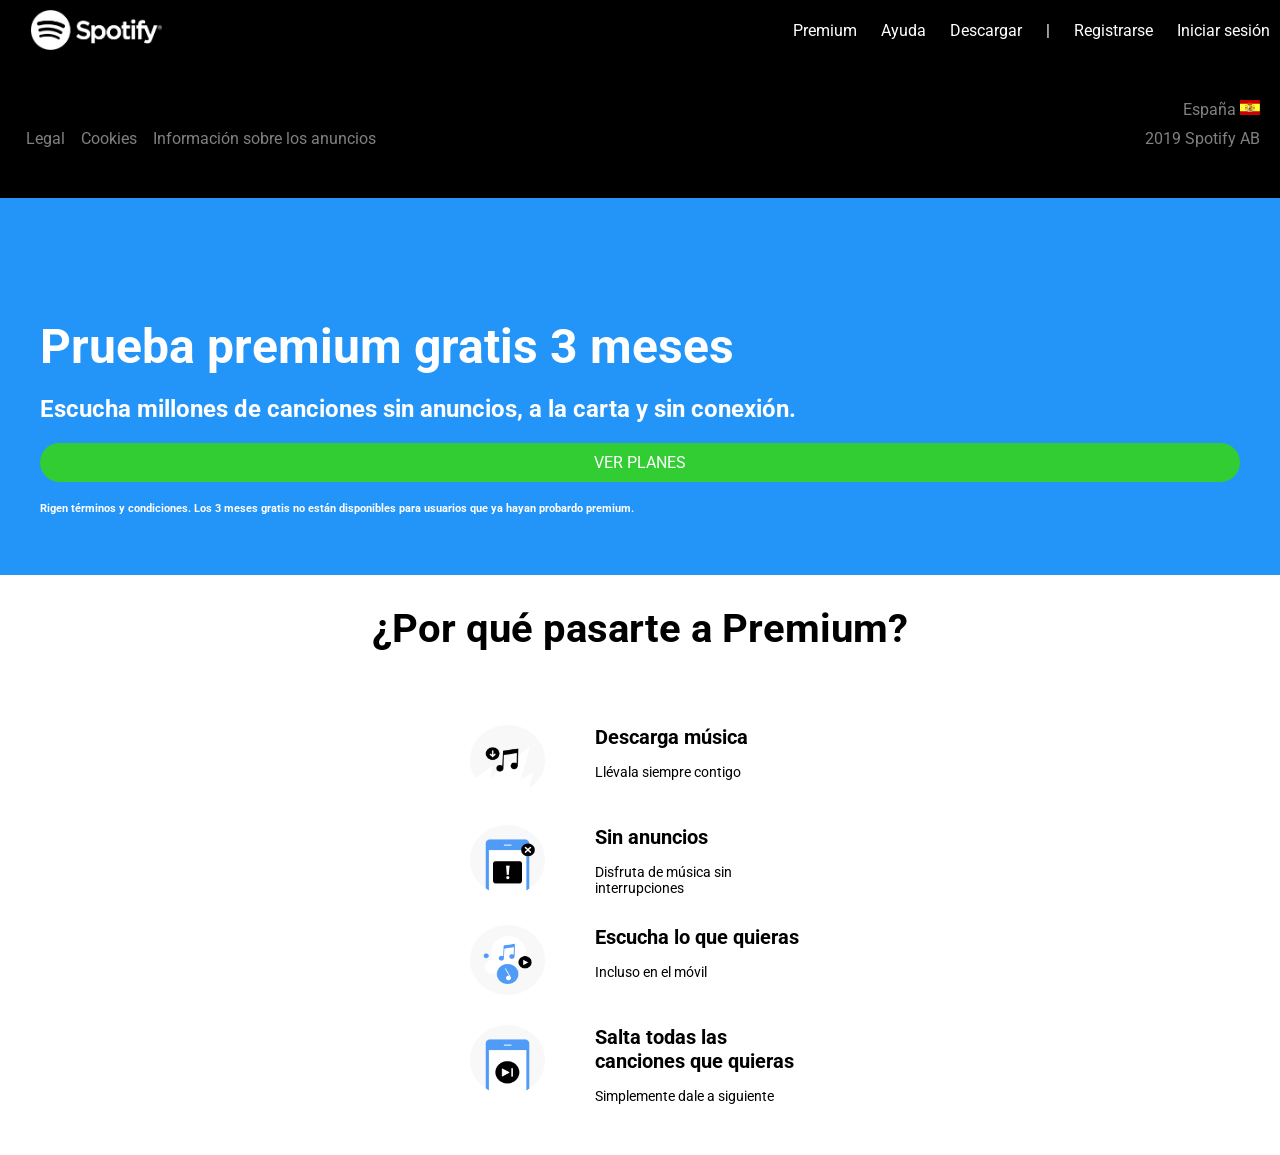
==== docs/index.html @ 20dda052 "partials of html" ====
<!DOCTYPE html>
<html lang="es">
  <head>
    <meta charset="UTF-8" />
    <meta http-equiv="X-UA-Compatible" content="IE=edge" />
    <meta name="viewport" content="width=device-width, initial-scale=1.0" />
    <link rel="preconnect" href="https://fonts.googleapis.com" />
    <link rel="preconnect" href="https://fonts.gstatic.com" crossorigin />
    <link
      href="https://fonts.googleapis.com/css2?family=Roboto:wght@400;700&display=swap"
      rel="stylesheet"
    />
    <link rel="stylesheet" href="./assets/css/main.css" />
    <title>Document</title>
  </head>
  <body>
    <header class="header">      
      <img class="logo" src="./assets/images/logo.png" alt="logotipo de spotify" />
      <img class="burguer" src="./assets/images/menu-icon.png" alt=" Icono menu hamburguesa"/>            
      <nav class="menu">
        <ul>
          <li class="menu_item"><a class="link" href="">Premium</a></li>
          <li class="menu_item"><a class="link" href="">Ayuda</a></li>
          <li class="menu_item"><a class="link" href="">Descargar</a></li>
          <li class="menu_item"><a class="link" href=""> | </a></li>
          <li class="menu_item"><a class="link" href="">Registrarse</a></li>
          <li class="menu_item">
            <a class="link" href="">Iniciar sesión</a>
          </li>
        </ul>
      </nav>   
    </header>

    <footer class="footer">
      <div class="texto-fot">
        <nav class="menu_footer">
          <ul>
            <li class="menu_item_footer">
              <a class="link_footer" href="">Legal</a>
            </li>
            <li class="menu_item_footer">
              <a class="link_footer" href="">Cookies</a>
            </li>
            <li class="menu_item_footer">
              <a class="link_footer" href="">Información sobre los anuncios</a>
            </li>
          </ul>
        </nav>
      </div>
      <div class="texto_der">
        <p class="texto_espana">
          España <img class="bandera" src="./assets/images/es.svg" alt="" />
        </p>
        <p>2019 Spotify AB</p>
      </div>
    </footer>

    <main>
      <section class="section_blue">
            
          <div class="wrapper-container">
            <h1 class="principal">Prueba premium gratis 3 meses</h1>
            <h2 class="secondary">
              Escucha millones de canciones sin anuncios, a la carta y sin
              conexión.
            </h2>
            <div class="button"><p>VER PLANES</p></div>
            <h6 class="small-text">
              Rigen términos y condiciones. Los 3 meses gratis no están
              disponibles para usuarios que ya hayan probardo premium.
            </h6>
          </div>
        </section>
      <section class="section-white">
          <h1 class="premium-title">¿Por qué pasarte a Premium?</h1>
          <div class="conditions">
            <article class="icon">
              <img class="img_benefits" src="./assets/images/benefit-1.png" alt="arrow point down and music note" />
              <div class="conditions-tex">
                <p class="subtitles">Descarga música</p>
                <p class="sub-subtitle">Llévala siempre contigo</p>
              </div>
            </article>
            <article class="icon">
              <img class="img_benefits" src="./assets/images/benefit-2.png" alt="phone screen with exclamation" />
              <div class="conditions-tex">
                <p class="subtitles">Sin anuncios</p>
                <p class="sub-subtitle">Disfruta de música sin interrupciones</p>
              </div>
            </article>
            <article class="icon">
              <img class="img_benefits" src="./assets/images/benefit-3.png" alt="various music notes" />
              <div class="conditions-tex">
                <p class="subtitles">Escucha lo que quieras</p>
                <p class="sub-subtitle">Incluso en el móvil</p>
              </div>
            </article>
            <article class="icon">
              <img class="img_benefits" src="./assets/images/benefit-4.png" alt="phone screen with play button" />
              <div class="conditions-tex">
                <p class="subtitles">Salta todas las canciones que quieras</p>
                <p class="sub-subtitle">Simplemente dale a siguiente</p>
              </div>
            </article>
        </section>
    </main>

  </body>
</html>
---- docs/assets/css/main.css ----
*{margin:0;padding:0;box-sizing:border-box;font-family:"Roboto", sans-serif;font-size:16px}.header{background-color:black;position:-webkit-sticky;position:sticky;top:0;width:100%;height:60px;display:flex;justify-content:space-between;align-items:center;padding-top:10px;padding-bottom:10px}.logo{height:40px;padding-left:30px}.burguer{align-items:flex-end;width:40px;height:40px;margin-left:110px}.menu_item{display:inline-block;display:none}.link{text-decoration:none;margin:0 10px;color:white}.section_blue{display:flex;flex-direction:column;background-color:#2395f9;color:white;width:100%;padding:40px}.wrapper-container{overflow-wrap:normal}.principal{font-size:3rem;margin-top:5rem}.secondary{font-size:1.5rem;margin:1.25rem 0}.button{background-color:limegreen;width:100%;display:flex;padding:10px;justify-content:center;margin:1.25rem 0;border-radius:40px}.small-text{font-size:0.7rem;margin:1.25rem 0}.section-white{display:flex;flex-direction:column;justify-content:center;align-items:center;font-size:16px;padding-left:10px;padding-right:10px;padding-bottom:30px}.premium-title{font-size:40px;width:100%;height:110px;justify-content:center;display:flex;margin:30px 0 10px 0;text-align:center}.conditions{display:flex;flex-direction:column;justify-content:space-between;width:350px}.icon{display:flex;flex-direction:row;flex-wrap:nowrap;height:100px;padding-bottom:30px}.img_benefits{width:75px;margin-right:50px;margin-left:5px}.conditions-text{display:flex;flex-direction:column;justify-content:flex-start}.subtitles{width:100%;font-weight:bold;font-size:20px;margin-bottom:15px}.sub-subtitle{font-size:14px}.footer{background-color:black;font-size:14px;color:gray;padding:40px 20px 50px 20px;display:flex;justify-content:space-between;align-items:flex-end}.menu_footer{display:inline-block}.link_footer{color:gray;text-decoration:none;margin:6px}.texto-fot{max-width:250px;display:flex}.menu_item_footer{color:gray;text-decoration:none;display:inline-block}.texto_der{text-align:right}.bandera{width:20px}.texto_espana{margin-bottom:10px}@media all and (min-width: 780px){.menu_item{display:inline-block;justify-content:space-between}.burguer{display:none}.section_blue{background-image:url("../../public/assets/images/premium_dancer.png");background-repeat:no-repeat;background-position:right;background-size:contain}.titulo_principal{margin-top:4rem}.boton{width:25%}.condiciones_todas{flex-direction:row;justify-content:center;flex-wrap:wrap;max-width:90%}.icono{width:50%}.img_beneficts{width:80px;height:80px}.texto-fot{max-width:90%}}
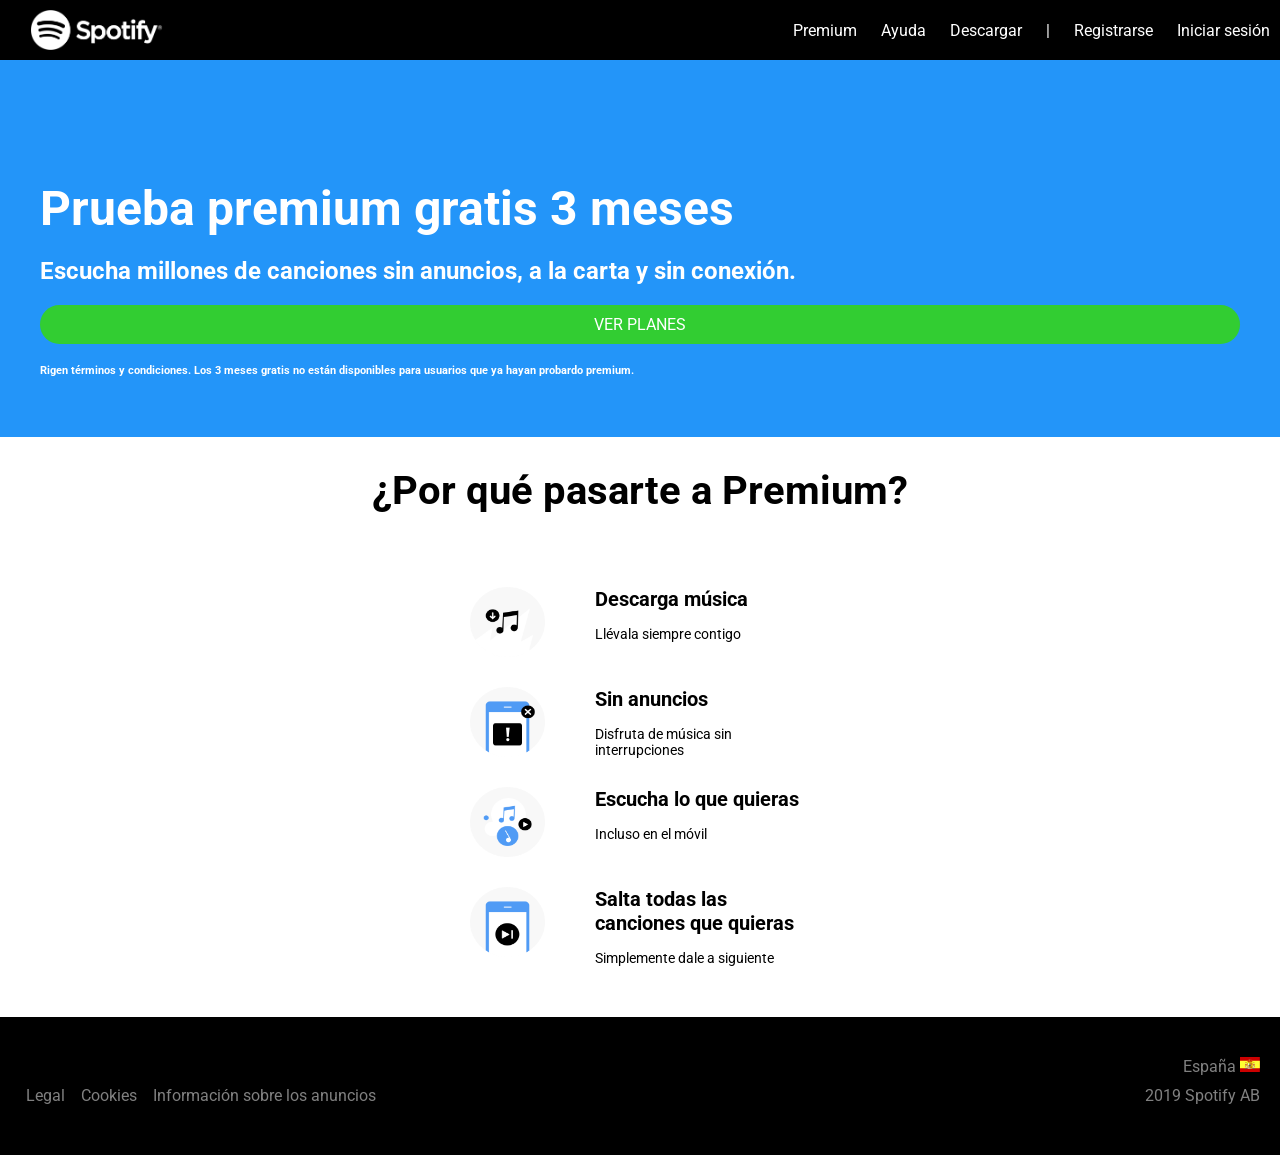
==== commit 0458da96: "footer in place" ====
--- a/docs/index.html
+++ b/docs/index.html
@@ -14,46 +14,26 @@
     <title>Document</title>
   </head>
   <body>
-    <header class="header">      
-      <img class="logo" src="./assets/images/logo.png" alt="logotipo de spotify" />
-      <img class="burguer" src="./assets/images/menu-icon.png" alt=" Icono menu hamburguesa"/>            
-      <nav class="menu">
-        <ul>
-          <li class="menu_item"><a class="link" href="">Premium</a></li>
-          <li class="menu_item"><a class="link" href="">Ayuda</a></li>
-          <li class="menu_item"><a class="link" href="">Descargar</a></li>
-          <li class="menu_item"><a class="link" href=""> | </a></li>
-          <li class="menu_item"><a class="link" href="">Registrarse</a></li>
-          <li class="menu_item">
-            <a class="link" href="">Iniciar sesión</a>
-          </li>
-        </ul>
-      </nav>   
-    </header>
-
-    <footer class="footer">
-      <div class="texto-fot">
-        <nav class="menu_footer">
-          <ul>
-            <li class="menu_item_footer">
-              <a class="link_footer" href="">Legal</a>
-            </li>
-            <li class="menu_item_footer">
-              <a class="link_footer" href="">Cookies</a>
-            </li>
-            <li class="menu_item_footer">
-              <a class="link_footer" href="">Información sobre los anuncios</a>
-            </li>
-          </ul>
-        </nav>
-      </div>
-      <div class="texto_der">
-        <p class="texto_espana">
-          España <img class="bandera" src="./assets/images/es.svg" alt="" />
-        </p>
-        <p>2019 Spotify AB</p>
-      </div>
-    </footer>
+    <header class="header">
+      <img class="logo" src="./assets/images/logo.png" alt="logotipo de spotify" />
+      <img
+        class="burguer"
+        src="./assets/images/menu-icon.png"
+        alt=" Icono menu hamburguesa"
+      />
+      <nav class="menu">
+        <ul>
+          <li class="menu_item"><a class="link" href="">Premium</a></li>
+          <li class="menu_item"><a class="link" href="">Ayuda</a></li>
+          <li class="menu_item"><a class="link" href="">Descargar</a></li>
+          <li class="menu_item"><a class="link" href=""> | </a></li>
+          <li class="menu_item"><a class="link" href="">Registrarse</a></li>
+          <li class="menu_item">
+            <a class="link" href="">Iniciar sesión</a>
+          </li>
+        </ul>
+      </nav>
+    </header>
 
     <main>
       <section class="section_blue">
@@ -105,5 +85,29 @@
         </section>
     </main>
 
+    <footer class="footer">
+      <div class="texto-fot">
+        <nav class="menu_footer">
+          <ul>
+            <li class="menu_item_footer">
+              <a class="link_footer" href="">Legal</a>
+            </li>
+            <li class="menu_item_footer">
+              <a class="link_footer" href="">Cookies</a>
+            </li>
+            <li class="menu_item_footer">
+              <a class="link_footer" href="">Información sobre los anuncios</a>
+            </li>
+          </ul>
+        </nav>
+      </div>
+      <div class="texto_der">
+        <p class="texto_espana">
+          España <img class="bandera" src="./assets/images/es.svg" alt="" />
+        </p>
+        <p>2019 Spotify AB</p>
+      </div>
+    </footer>
+
   </body>
 </html>
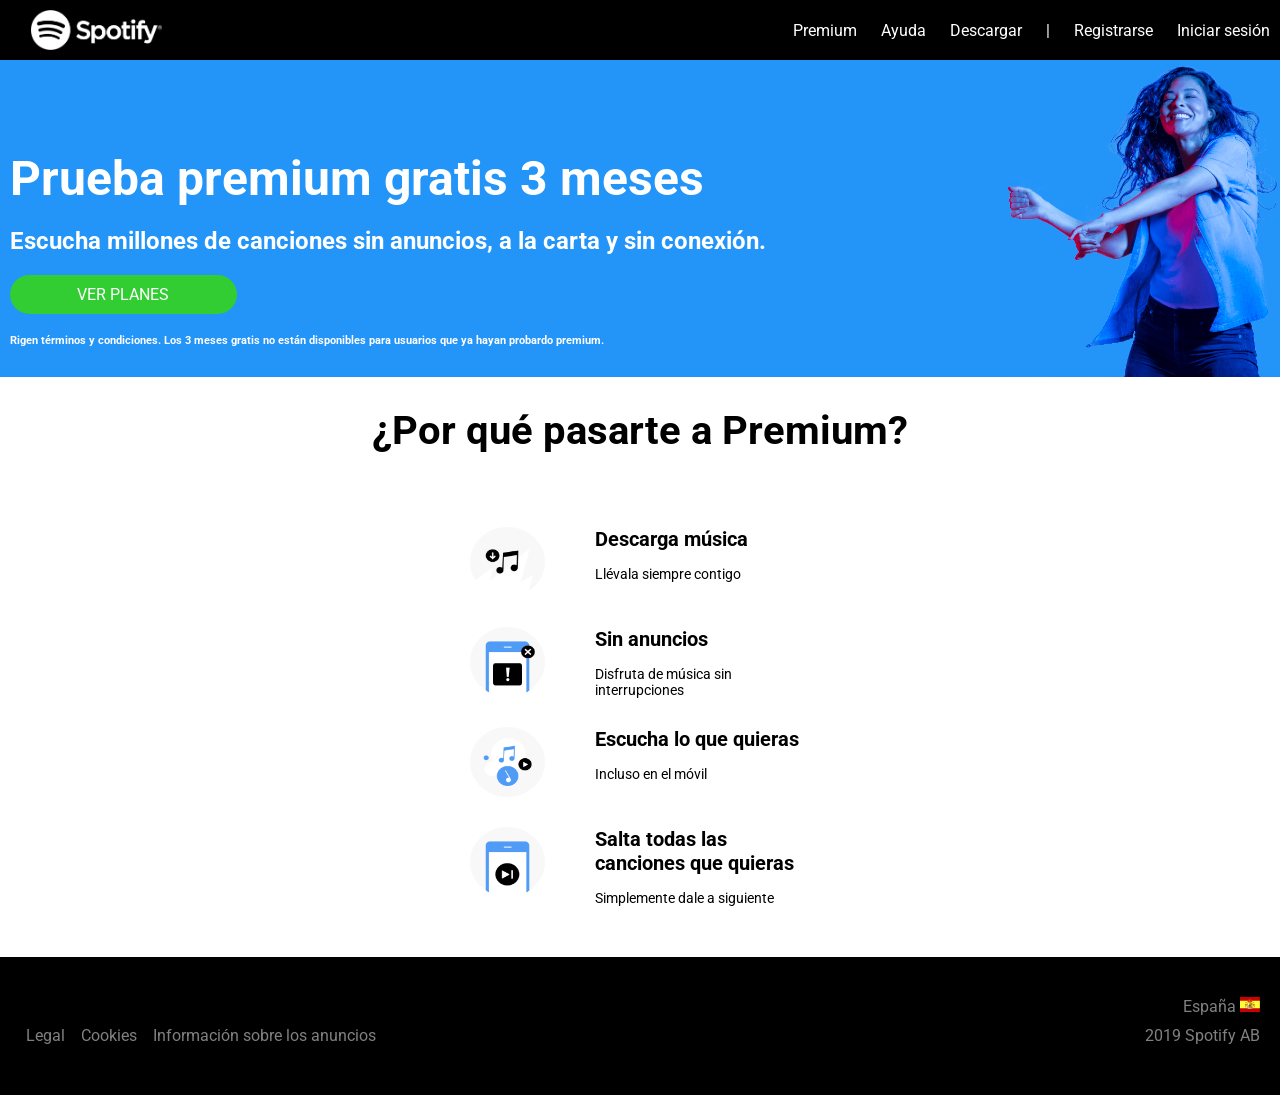
==== commit ff0c0a38: "changes on footer" ====
--- a/docs/index.html
+++ b/docs/index.html
@@ -37,20 +37,19 @@
 
     <main>
       <section class="section_blue">
-            
-          <div class="wrapper-container">
-            <h1 class="principal">Prueba premium gratis 3 meses</h1>
-            <h2 class="secondary">
-              Escucha millones de canciones sin anuncios, a la carta y sin
-              conexión.
-            </h2>
-            <div class="button"><p>VER PLANES</p></div>
-            <h6 class="small-text">
-              Rigen términos y condiciones. Los 3 meses gratis no están
-              disponibles para usuarios que ya hayan probardo premium.
-            </h6>
-          </div>
-        </section>
+        <div class="wrapper-container">
+          <h1 class="principal">Prueba premium gratis 3 meses</h1>
+          <h2 class="secondary">
+            Escucha millones de canciones sin anuncios, a la carta y sin conexión.
+          </h2>
+          <div class="button"><p>VER PLANES</p></div>
+          <h6 class="small-text">
+            Rigen términos y condiciones. Los 3 meses gratis no están disponibles para
+            usuarios que ya hayan probardo premium.
+          </h6>
+        </div>
+      </section>
+
       <section class="section-white">
           <h1 class="premium-title">¿Por qué pasarte a Premium?</h1>
           <div class="conditions">
--- a/docs/assets/css/main.css
+++ b/docs/assets/css/main.css
@@ -1 +1 @@
-*{margin:0;padding:0;box-sizing:border-box;font-family:"Roboto", sans-serif;font-size:16px}.header{background-color:black;position:-webkit-sticky;position:sticky;top:0;width:100%;height:60px;display:flex;justify-content:space-between;align-items:center;padding-top:10px;padding-bottom:10px}.logo{height:40px;padding-left:30px}.burguer{align-items:flex-end;width:40px;height:40px;margin-left:110px}.menu_item{display:inline-block;display:none}.link{text-decoration:none;margin:0 10px;color:white}.section_blue{display:flex;flex-direction:column;background-color:#2395f9;color:white;width:100%;padding:40px}.wrapper-container{overflow-wrap:normal}.principal{font-size:3rem;margin-top:5rem}.secondary{font-size:1.5rem;margin:1.25rem 0}.button{background-color:limegreen;width:100%;display:flex;padding:10px;justify-content:center;margin:1.25rem 0;border-radius:40px}.small-text{font-size:0.7rem;margin:1.25rem 0}.section-white{display:flex;flex-direction:column;justify-content:center;align-items:center;font-size:16px;padding-left:10px;padding-right:10px;padding-bottom:30px}.premium-title{font-size:40px;width:100%;height:110px;justify-content:center;display:flex;margin:30px 0 10px 0;text-align:center}.conditions{display:flex;flex-direction:column;justify-content:space-between;width:350px}.icon{display:flex;flex-direction:row;flex-wrap:nowrap;height:100px;padding-bottom:30px}.img_benefits{width:75px;margin-right:50px;margin-left:5px}.conditions-text{display:flex;flex-direction:column;justify-content:flex-start}.subtitles{width:100%;font-weight:bold;font-size:20px;margin-bottom:15px}.sub-subtitle{font-size:14px}.footer{background-color:black;font-size:14px;color:gray;padding:40px 20px 50px 20px;display:flex;justify-content:space-between;align-items:flex-end}.menu_footer{display:inline-block}.link_footer{color:gray;text-decoration:none;margin:6px}.texto-fot{max-width:250px;display:flex}.menu_item_footer{color:gray;text-decoration:none;display:inline-block}.texto_der{text-align:right}.bandera{width:20px}.texto_espana{margin-bottom:10px}@media all and (min-width: 780px){.menu_item{display:inline-block;justify-content:space-between}.burguer{display:none}.section_blue{background-image:url("../../public/assets/images/premium_dancer.png");background-repeat:no-repeat;background-position:right;background-size:contain}.titulo_principal{margin-top:4rem}.boton{width:25%}.condiciones_todas{flex-direction:row;justify-content:center;flex-wrap:wrap;max-width:90%}.icono{width:50%}.img_beneficts{width:80px;height:80px}.texto-fot{max-width:90%}}
+*{margin:0;padding:0;box-sizing:border-box;font-family:"Roboto", sans-serif;font-size:16px}.header{background-color:black;position:-webkit-sticky;position:sticky;top:0;width:100%;height:60px;display:flex;justify-content:space-between;align-items:center;padding-top:10px;padding-bottom:10px}.logo{height:40px;padding-left:30px}.burguer{align-items:flex-end;width:40px;height:40px;margin-left:110px}.menu_item{display:inline-block;display:none}.link{text-decoration:none;margin:0 10px;color:white}.section_blue{display:flex;flex-direction:column;background-color:#2395f9;color:white;width:100%;padding:10px}.wrapper-container{overflow-wrap:normal}.principal{font-size:3rem;margin-top:5rem}.secondary{font-size:1.5rem;margin:1.25rem 0}.button{background-color:limegreen;width:100%;display:flex;padding:10px;justify-content:center;margin:1.25rem 0;border-radius:40px}.small-text{font-size:0.7rem;margin:1.25rem 0}.section-white{display:flex;flex-direction:column;justify-content:center;align-items:center;font-size:16px;padding-left:10px;padding-right:10px;padding-bottom:30px}.premium-title{font-size:40px;width:100%;height:110px;justify-content:center;display:flex;margin:30px 0 10px 0;text-align:center}.conditions{display:flex;flex-direction:column;justify-content:space-between;width:350px}.icon{display:flex;flex-direction:row;flex-wrap:nowrap;height:100px;padding-bottom:30px}.img_benefits{width:75px;margin-right:50px;margin-left:5px}.conditions-text{display:flex;flex-direction:column;justify-content:flex-start}.subtitles{width:100%;font-weight:bold;font-size:20px;margin-bottom:15px}.sub-subtitle{font-size:14px}.footer{background-color:black;font-size:10px;color:gray;padding:40px 20px 50px 20px;display:flex;justify-content:space-between;align-items:flex-end}.menu_footer{display:inline-block}.link_footer{color:gray;text-decoration:none;margin:6px}.texto-fot{max-width:250px;display:flex}.menu_item_footer{color:gray;text-decoration:none;display:inline-block;margin-top:15px}.texto_der{text-align:right;font-size:10px}.bandera{width:20px}.texto_espana{margin-bottom:10px}@media all and (min-width: 780px){.menu_item{display:inline-block;justify-content:space-between}.burguer{display:none}.section_blue{background-image:url("../../assets/images/premium_dancer.png");background-repeat:no-repeat;background-position:right;background-size:contain}.titulo_principal{margin-top:4rem}.button{width:18%}.condiciones_todas{flex-direction:row;justify-content:center;flex-wrap:wrap;max-width:90%}.icono{width:50%}.img_beneficts{width:80px;height:80px}.texto-fot{max-width:90%}}
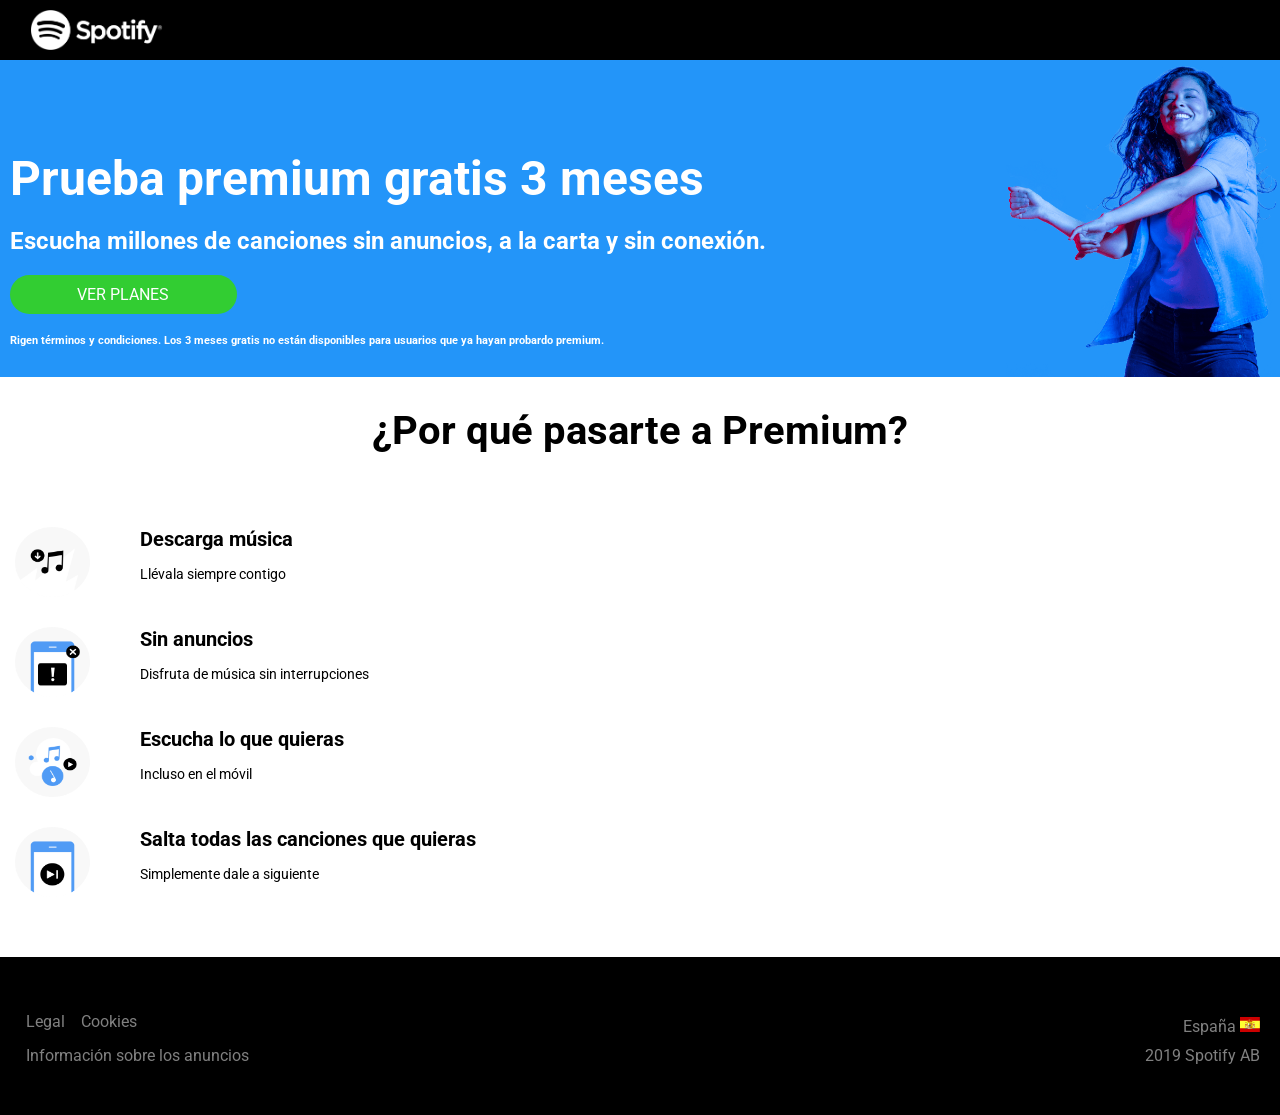
==== commit 5a11a8b8: "solved problems" ====
--- a/docs/index.html
+++ b/docs/index.html
@@ -1,19 +1,19 @@
-<!DOCTYPE html>
-<html lang="es">
-  <head>
-    <meta charset="UTF-8" />
-    <meta http-equiv="X-UA-Compatible" content="IE=edge" />
-    <meta name="viewport" content="width=device-width, initial-scale=1.0" />
-    <link rel="preconnect" href="https://fonts.googleapis.com" />
-    <link rel="preconnect" href="https://fonts.gstatic.com" crossorigin />
-    <link
-      href="https://fonts.googleapis.com/css2?family=Roboto:wght@400;700&display=swap"
-      rel="stylesheet"
-    />
-    <link rel="stylesheet" href="./assets/css/main.css" />
-    <title>Document</title>
-  </head>
-  <body>
+<!DOCTYPE html>
+<html lang="es">
+  <head>
+    <meta charset="UTF-8" />
+    <meta http-equiv="X-UA-Compatible" content="IE=edge" />
+    <meta name="viewport" content="width=device-width, initial-scale=1.0" />
+    <link rel="preconnect" href="https://fonts.googleapis.com" />
+    <link rel="preconnect" href="https://fonts.gstatic.com" crossorigin />
+    <link
+      href="https://fonts.googleapis.com/css2?family=Roboto:wght@400;700&display=swap"
+      rel="stylesheet"
+    />
+    <link rel="stylesheet" href="./assets/css/main.css" />
+    <title>Document</title>
+  </head>
+  <body>
     <header class="header">
       <img class="logo" src="./assets/images/logo.png" alt="logotipo de spotify" />
       <img
@@ -34,7 +34,7 @@
         </ul>
       </nav>
     </header>
-
+
     <main>
       <section class="section_blue">
         <div class="wrapper-container">
@@ -83,7 +83,7 @@
             </article>
         </section>
     </main>
-
+
     <footer class="footer">
       <div class="texto-fot">
         <nav class="menu_footer">
@@ -107,6 +107,6 @@
         <p>2019 Spotify AB</p>
       </div>
     </footer>
-
-  </body>
-</html>
+
+  </body>
+</html>
--- a/docs/assets/css/main.css
+++ b/docs/assets/css/main.css
@@ -1 +1 @@
-*{margin:0;padding:0;box-sizing:border-box;font-family:"Roboto", sans-serif;font-size:16px}.header{background-color:black;position:-webkit-sticky;position:sticky;top:0;width:100%;height:60px;display:flex;justify-content:space-between;align-items:center;padding-top:10px;padding-bottom:10px}.logo{height:40px;padding-left:30px}.burguer{align-items:flex-end;width:40px;height:40px;margin-left:110px}.menu_item{display:inline-block;display:none}.link{text-decoration:none;margin:0 10px;color:white}.section_blue{display:flex;flex-direction:column;background-color:#2395f9;color:white;width:100%;padding:10px}.wrapper-container{overflow-wrap:normal}.principal{font-size:3rem;margin-top:5rem}.secondary{font-size:1.5rem;margin:1.25rem 0}.button{background-color:limegreen;width:100%;display:flex;padding:10px;justify-content:center;margin:1.25rem 0;border-radius:40px}.small-text{font-size:0.7rem;margin:1.25rem 0}.section-white{display:flex;flex-direction:column;justify-content:center;align-items:center;font-size:16px;padding-left:10px;padding-right:10px;padding-bottom:30px}.premium-title{font-size:40px;width:100%;height:110px;justify-content:center;display:flex;margin:30px 0 10px 0;text-align:center}.conditions{display:flex;flex-direction:column;justify-content:space-between;width:350px}.icon{display:flex;flex-direction:row;flex-wrap:nowrap;height:100px;padding-bottom:30px}.img_benefits{width:75px;margin-right:50px;margin-left:5px}.conditions-text{display:flex;flex-direction:column;justify-content:flex-start}.subtitles{width:100%;font-weight:bold;font-size:20px;margin-bottom:15px}.sub-subtitle{font-size:14px}.footer{background-color:black;font-size:10px;color:gray;padding:40px 20px 50px 20px;display:flex;justify-content:space-between;align-items:flex-end}.menu_footer{display:inline-block}.link_footer{color:gray;text-decoration:none;margin:6px}.texto-fot{max-width:250px;display:flex}.menu_item_footer{color:gray;text-decoration:none;display:inline-block;margin-top:15px}.texto_der{text-align:right;font-size:10px}.bandera{width:20px}.texto_espana{margin-bottom:10px}@media all and (min-width: 780px){.menu_item{display:inline-block;justify-content:space-between}.burguer{display:none}.section_blue{background-image:url("../../assets/images/premium_dancer.png");background-repeat:no-repeat;background-position:right;background-size:contain}.titulo_principal{margin-top:4rem}.button{width:18%}.condiciones_todas{flex-direction:row;justify-content:center;flex-wrap:wrap;max-width:90%}.icono{width:50%}.img_beneficts{width:80px;height:80px}.texto-fot{max-width:90%}}
+*{margin:0;padding:0;box-sizing:border-box;font-family:"Roboto", sans-serif;font-size:16px}.header{background-color:black;position:-webkit-sticky;position:sticky;top:0;width:100%;height:60px;display:flex;justify-content:space-between;align-items:center;padding-top:10px;padding-bottom:10px}.logo{height:40px;padding-left:30px}.burguer{align-items:flex-end;width:40px;height:40px;margin-left:110px}.menu_item{display:inline-block;display:none}.link{text-decoration:none;margin:0 10px;color:white}@media all and (min-width: 768px){.menu_item{display:inline-block;justify-content:space-between}.burguer{display:none}}.section_blue{display:flex;flex-direction:column;background-color:#2395f9;color:white;width:100%;padding:10px}.wrapper-container{overflow-wrap:normal}.principal{font-size:3rem;margin-top:5rem}.secondary{font-size:1.5rem;margin:1.25rem 0}.button{background-color:limegreen;width:100%;display:flex;padding:10px;justify-content:center;margin:1.25rem 0;border-radius:40px}.small-text{font-size:0.7rem;margin:1.25rem 0}@media all and (min-width: 768px){.section_blue{background-image:url("../../assets/images/premium_dancer.png");background-repeat:no-repeat;background-position:right;background-size:contain}.button{width:18%}}.section-white{display:flex;flex-direction:column;justify-content:center;align-items:center;font-size:16px;padding-left:10px;padding-right:10px;padding-bottom:30px}.premium-title{font-size:40px;width:100%;height:110px;justify-content:center;display:flex;margin:30px 0 10px 0;text-align:center}.conditions{display:flex;flex-direction:column;justify-content:space-between;width:350px}.icon{display:flex;flex-direction:row;flex-wrap:nowrap;height:100px;padding-bottom:30px}.img_benefits{width:75px;margin-right:50px;margin-left:5px}.conditions-text{display:flex;flex-direction:column;justify-content:flex-start}.subtitles{width:100%;font-weight:bold;font-size:20px;margin-bottom:15px}.sub-subtitle{font-size:14px}@media all and (min-width: 768px){.section-white{justify-content:flex-start}.conditions{display:flex;justify-content:space-between;align-items:flex-start;flex-wrap:wrap;width:100%}}.footer{background-color:black;font-size:10px;color:gray;padding:40px 20px 50px 20px;display:flex;justify-content:space-between;align-items:flex-end}.menu_footer{display:inline-block}.link_footer{color:gray;text-decoration:none;margin:6px}.texto-fot{max-width:250px;display:flex}.menu_item_footer{color:gray;text-decoration:none;display:inline-block;margin-top:15px}.texto_der{text-align:right;font-size:10px}.bandera{width:20px}.texto_espana{margin-bottom:10px}*{margin:0;padding:0;box-sizing:border-box;font-family:"Roboto", sans-serif;font-size:16px}.header{background-color:black;position:-webkit-sticky;position:sticky;top:0;width:100%;height:60px;display:flex;justify-content:space-between;align-items:center;padding-top:10px;padding-bottom:10px}.logo{height:40px;padding-left:30px}.burguer{align-items:flex-end;width:40px;height:40px;margin-left:110px}.menu_item{display:inline-block;display:none}.link{text-decoration:none;margin:0 10px;color:white}.footer{background-color:black;font-size:10px;color:gray;padding:40px 20px 50px 20px;display:flex;justify-content:space-between;align-items:flex-end}.menu_footer{display:inline-block}.link_footer{color:gray;text-decoration:none;margin:6px}.texto-fot{max-width:250px;display:flex}.menu_item_footer{color:gray;text-decoration:none;display:inline-block;margin-top:15px}.texto_der{text-align:right;font-size:10px}.bandera{width:20px}.texto_espana{margin-bottom:10px}
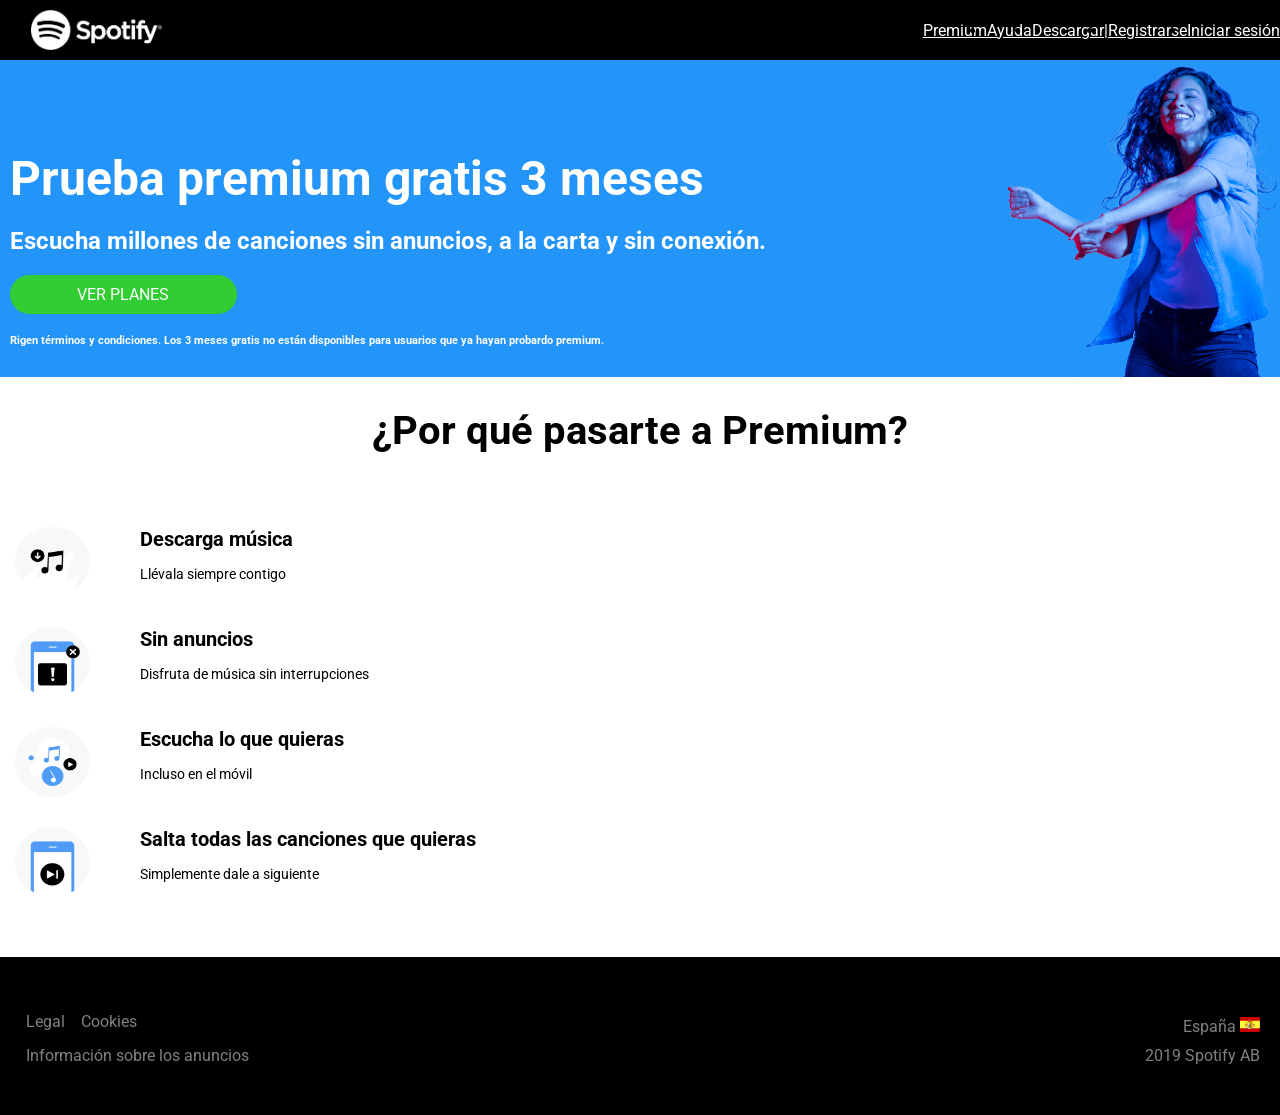
==== commit 2104610b: "try to fix meader menu" ====
--- a/docs/index.html
+++ b/docs/index.html
@@ -22,13 +22,13 @@
         alt=" Icono menu hamburguesa"
       />
       <nav class="menu">
-        <ul>
-          <li class="menu_item"><a class="link" href="">Premium</a></li>
-          <li class="menu_item"><a class="link" href="">Ayuda</a></li>
-          <li class="menu_item"><a class="link" href="">Descargar</a></li>
-          <li class="menu_item"><a class="link" href=""> | </a></li>
-          <li class="menu_item"><a class="link" href="">Registrarse</a></li>
-          <li class="menu_item">
+        <ul class="menu-container">
+          <li class="item"><a class="link" href="">Premium</a></li>
+          <li class="item"><a class="link" href="">Ayuda</a></li>
+          <li class="item"><a class="link" href="">Descargar</a></li>
+          <li class="item"><a class="link" href=""> | </a></li>
+          <li class="item"><a class="link" href="">Registrarse</a></li>
+          <li class="item">
             <a class="link" href="">Iniciar sesión</a>
           </li>
         </ul>
--- a/docs/assets/css/main.css
+++ b/docs/assets/css/main.css
@@ -1 +1 @@
-*{margin:0;padding:0;box-sizing:border-box;font-family:"Roboto", sans-serif;font-size:16px}.header{background-color:black;position:-webkit-sticky;position:sticky;top:0;width:100%;height:60px;display:flex;justify-content:space-between;align-items:center;padding-top:10px;padding-bottom:10px}.logo{height:40px;padding-left:30px}.burguer{align-items:flex-end;width:40px;height:40px;margin-left:110px}.menu_item{display:inline-block;display:none}.link{text-decoration:none;margin:0 10px;color:white}@media all and (min-width: 768px){.menu_item{display:inline-block;justify-content:space-between}.burguer{display:none}}.section_blue{display:flex;flex-direction:column;background-color:#2395f9;color:white;width:100%;padding:10px}.wrapper-container{overflow-wrap:normal}.principal{font-size:3rem;margin-top:5rem}.secondary{font-size:1.5rem;margin:1.25rem 0}.button{background-color:limegreen;width:100%;display:flex;padding:10px;justify-content:center;margin:1.25rem 0;border-radius:40px}.small-text{font-size:0.7rem;margin:1.25rem 0}@media all and (min-width: 768px){.section_blue{background-image:url("../../assets/images/premium_dancer.png");background-repeat:no-repeat;background-position:right;background-size:contain}.button{width:18%}}.section-white{display:flex;flex-direction:column;justify-content:center;align-items:center;font-size:16px;padding-left:10px;padding-right:10px;padding-bottom:30px}.premium-title{font-size:40px;width:100%;height:110px;justify-content:center;display:flex;margin:30px 0 10px 0;text-align:center}.conditions{display:flex;flex-direction:column;justify-content:space-between;width:350px}.icon{display:flex;flex-direction:row;flex-wrap:nowrap;height:100px;padding-bottom:30px}.img_benefits{width:75px;margin-right:50px;margin-left:5px}.conditions-text{display:flex;flex-direction:column;justify-content:flex-start}.subtitles{width:100%;font-weight:bold;font-size:20px;margin-bottom:15px}.sub-subtitle{font-size:14px}@media all and (min-width: 768px){.section-white{justify-content:flex-start}.conditions{display:flex;justify-content:space-between;align-items:flex-start;flex-wrap:wrap;width:100%}}.footer{background-color:black;font-size:10px;color:gray;padding:40px 20px 50px 20px;display:flex;justify-content:space-between;align-items:flex-end}.menu_footer{display:inline-block}.link_footer{color:gray;text-decoration:none;margin:6px}.texto-fot{max-width:250px;display:flex}.menu_item_footer{color:gray;text-decoration:none;display:inline-block;margin-top:15px}.texto_der{text-align:right;font-size:10px}.bandera{width:20px}.texto_espana{margin-bottom:10px}*{margin:0;padding:0;box-sizing:border-box;font-family:"Roboto", sans-serif;font-size:16px}.header{background-color:black;position:-webkit-sticky;position:sticky;top:0;width:100%;height:60px;display:flex;justify-content:space-between;align-items:center;padding-top:10px;padding-bottom:10px}.logo{height:40px;padding-left:30px}.burguer{align-items:flex-end;width:40px;height:40px;margin-left:110px}.menu_item{display:inline-block;display:none}.link{text-decoration:none;margin:0 10px;color:white}.footer{background-color:black;font-size:10px;color:gray;padding:40px 20px 50px 20px;display:flex;justify-content:space-between;align-items:flex-end}.menu_footer{display:inline-block}.link_footer{color:gray;text-decoration:none;margin:6px}.texto-fot{max-width:250px;display:flex}.menu_item_footer{color:gray;text-decoration:none;display:inline-block;margin-top:15px}.texto_der{text-align:right;font-size:10px}.bandera{width:20px}.texto_espana{margin-bottom:10px}
+*{margin:0;padding:0;box-sizing:border-box;font-family:"Roboto", sans-serif;font-size:16px}.header{background-color:black;position:-webkit-sticky;position:sticky;top:0;width:100%;height:60px;display:flex;justify-content:space-between;align-items:center;padding-top:10px;padding-bottom:10px}.logo{height:40px;padding-left:30px}.burguer{align-items:flex-end;width:40px;height:40px;margin-left:110px}.menu{display:none}@media all and (min-width: 768px){.burguer{display:none}.menu{display:flex}.menu-container{display:flex;flex-direction:row;justify-content:space-between}.link{color:white}}.section_blue{display:flex;flex-direction:column;background-color:#2395f9;color:white;width:100%;padding:10px}.wrapper-container{overflow-wrap:normal}.principal{font-size:3rem;margin-top:5rem}.secondary{font-size:1.5rem;margin:1.25rem 0}.button{background-color:limegreen;width:100%;display:flex;padding:10px;justify-content:center;margin:1.25rem 0;border-radius:40px}.small-text{font-size:0.7rem;margin:1.25rem 0}@media all and (min-width: 768px){.section_blue{background-image:url("../../assets/images/premium_dancer.png");background-repeat:no-repeat;background-position:right;background-size:contain}.button{width:18%}}.section-white{display:flex;flex-direction:column;justify-content:center;align-items:center;font-size:16px;padding-left:10px;padding-right:10px;padding-bottom:30px}.premium-title{font-size:40px;width:100%;height:110px;justify-content:center;display:flex;margin:30px 0 10px 0;text-align:center}.conditions{display:flex;flex-direction:column;justify-content:space-between;width:350px}.icon{display:flex;flex-direction:row;flex-wrap:nowrap;height:100px;padding-bottom:30px}.img_benefits{width:75px;margin-right:50px;margin-left:5px}.conditions-text{display:flex;flex-direction:column;justify-content:flex-start}.subtitles{width:100%;font-weight:bold;font-size:20px;margin-bottom:15px}.sub-subtitle{font-size:14px}@media all and (min-width: 768px){.section-white{justify-content:flex-start}.conditions{display:flex;justify-content:space-between;align-items:flex-start;flex-wrap:wrap;width:100%}}.footer{background-color:black;font-size:10px;color:gray;padding:40px 20px 50px 20px;display:flex;justify-content:space-between;align-items:flex-end}.menu_footer{display:inline-block}.link_footer{color:gray;text-decoration:none;margin:6px}.texto-fot{max-width:250px;display:flex}.menu_item_footer{color:gray;text-decoration:none;display:inline-block;margin-top:15px}.texto_der{text-align:right;font-size:10px}.bandera{width:20px}.texto_espana{margin-bottom:10px}
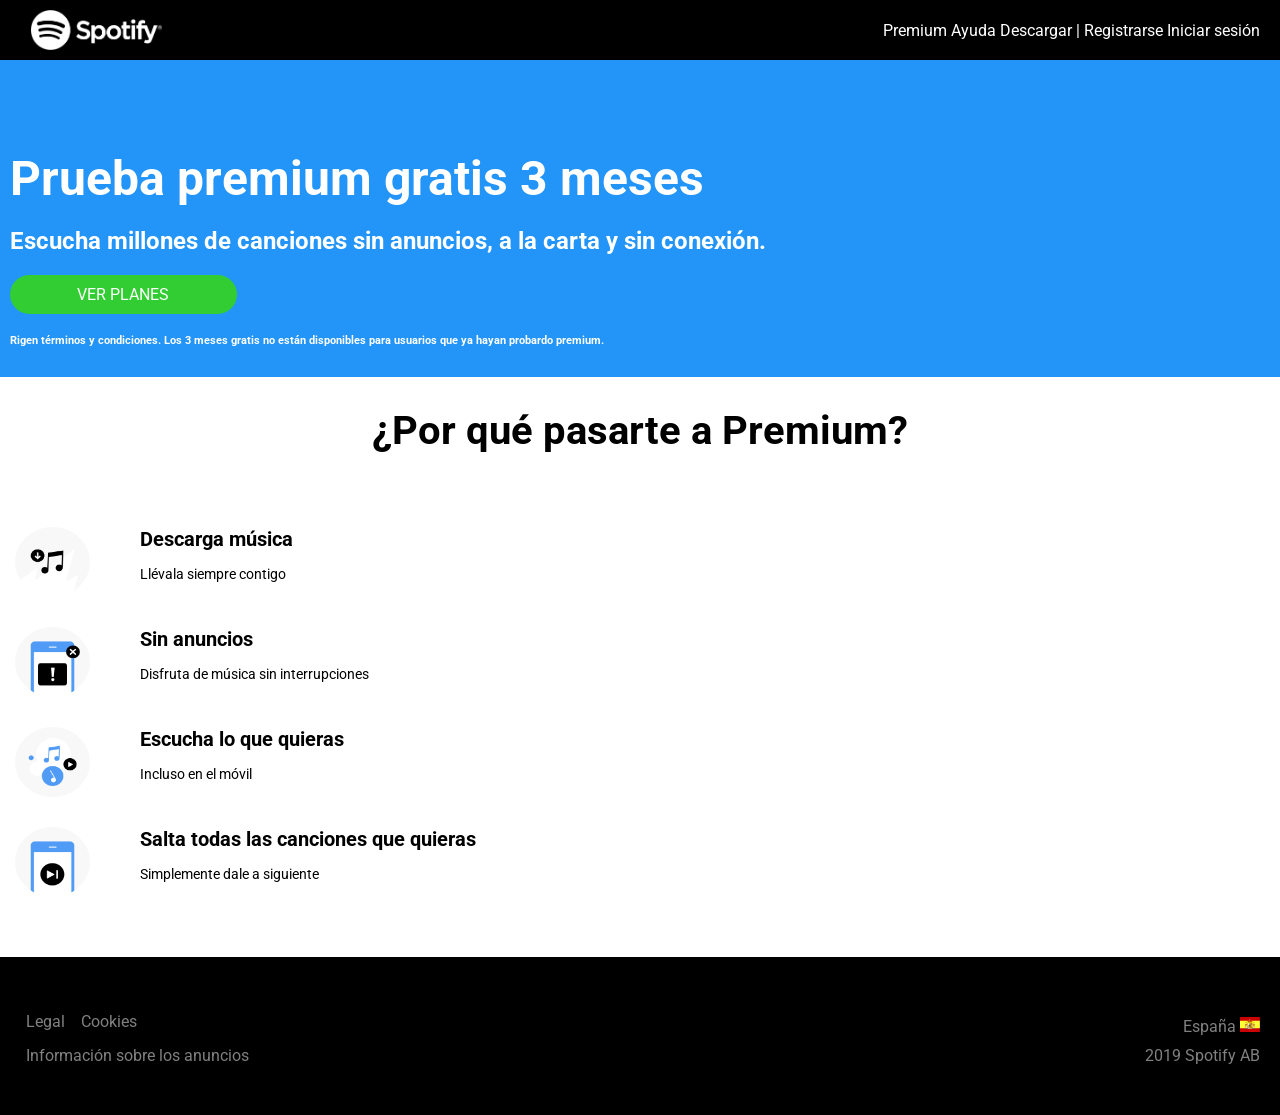
==== commit fce40bc3: "header medias done" ====
--- a/docs/index.html
+++ b/docs/index.html
@@ -15,28 +15,32 @@
   </head>
   <body>
     <header class="header">
-      <img class="logo" src="./assets/images/logo.png" alt="logotipo de spotify" />
       <img
-        class="burguer"
+        class="header__logo"
+        src="./assets/images/logo.png"
+        alt="logotipo de spotify"
+      />
+      <img
+        class="header__burguer"
         src="./assets/images/menu-icon.png"
         alt=" Icono menu hamburguesa"
       />
-      <nav class="menu">
-        <ul class="menu-container">
-          <li class="item"><a class="link" href="">Premium</a></li>
-          <li class="item"><a class="link" href="">Ayuda</a></li>
-          <li class="item"><a class="link" href="">Descargar</a></li>
-          <li class="item"><a class="link" href=""> | </a></li>
-          <li class="item"><a class="link" href="">Registrarse</a></li>
-          <li class="item">
-            <a class="link" href="">Iniciar sesión</a>
+      <nav class="header__menu">
+        <ul>
+          <li<a class="header__menu--link" href="">Premium</a></li>
+          <li<a class="header__menu--link" href="">Ayuda</a></li>
+          <li<a class="header__menu--link" href="">Descargar</a></li>
+          <li<a class="header__menu--link" href=""> | </a></li>
+          <li<a class="header__menu--link" href="">Registrarse</a>
+          </li>
+          <li<a class="header__menu--link" href="">Iniciar sesión</a>
           </li>
         </ul>
       </nav>
     </header>
 
     <main>
-      <section class="section_blue">
+      <section class="blue">
         <div class="wrapper-container">
           <h1 class="principal">Prueba premium gratis 3 meses</h1>
           <h2 class="secondary">
--- a/docs/assets/css/main.css
+++ b/docs/assets/css/main.css
@@ -1 +1 @@
-*{margin:0;padding:0;box-sizing:border-box;font-family:"Roboto", sans-serif;font-size:16px}.header{background-color:black;position:-webkit-sticky;position:sticky;top:0;width:100%;height:60px;display:flex;justify-content:space-between;align-items:center;padding-top:10px;padding-bottom:10px}.logo{height:40px;padding-left:30px}.burguer{align-items:flex-end;width:40px;height:40px;margin-left:110px}.menu{display:none}@media all and (min-width: 768px){.burguer{display:none}.menu{display:flex}.menu-container{display:flex;flex-direction:row;justify-content:space-between}.link{color:white}}.section_blue{display:flex;flex-direction:column;background-color:#2395f9;color:white;width:100%;padding:10px}.wrapper-container{overflow-wrap:normal}.principal{font-size:3rem;margin-top:5rem}.secondary{font-size:1.5rem;margin:1.25rem 0}.button{background-color:limegreen;width:100%;display:flex;padding:10px;justify-content:center;margin:1.25rem 0;border-radius:40px}.small-text{font-size:0.7rem;margin:1.25rem 0}@media all and (min-width: 768px){.section_blue{background-image:url("../../assets/images/premium_dancer.png");background-repeat:no-repeat;background-position:right;background-size:contain}.button{width:18%}}.section-white{display:flex;flex-direction:column;justify-content:center;align-items:center;font-size:16px;padding-left:10px;padding-right:10px;padding-bottom:30px}.premium-title{font-size:40px;width:100%;height:110px;justify-content:center;display:flex;margin:30px 0 10px 0;text-align:center}.conditions{display:flex;flex-direction:column;justify-content:space-between;width:350px}.icon{display:flex;flex-direction:row;flex-wrap:nowrap;height:100px;padding-bottom:30px}.img_benefits{width:75px;margin-right:50px;margin-left:5px}.conditions-text{display:flex;flex-direction:column;justify-content:flex-start}.subtitles{width:100%;font-weight:bold;font-size:20px;margin-bottom:15px}.sub-subtitle{font-size:14px}@media all and (min-width: 768px){.section-white{justify-content:flex-start}.conditions{display:flex;justify-content:space-between;align-items:flex-start;flex-wrap:wrap;width:100%}}.footer{background-color:black;font-size:10px;color:gray;padding:40px 20px 50px 20px;display:flex;justify-content:space-between;align-items:flex-end}.menu_footer{display:inline-block}.link_footer{color:gray;text-decoration:none;margin:6px}.texto-fot{max-width:250px;display:flex}.menu_item_footer{color:gray;text-decoration:none;display:inline-block;margin-top:15px}.texto_der{text-align:right;font-size:10px}.bandera{width:20px}.texto_espana{margin-bottom:10px}
+*{margin:0;padding:0;box-sizing:border-box;font-family:"Roboto", sans-serif;font-size:16px}.header{background-color:black;position:-webkit-sticky;position:sticky;top:0;width:100%;height:60px;display:flex;flex-direction:row;justify-content:space-between;align-items:center;padding:10px}.header__logo{height:40px;padding-left:20px;width:auto}.header__burguer{align-items:flex-end;width:40px;height:40px;margin-right:20px}.header__menu{display:none;flex-direction:row;justify-content:flex-end;align-items:flex-end;color:white;width:auto}@media all and (min-width: 768px){.header .header{display:flex;flex-direction:row;justify-content:flex-end}.header .header__burguer{display:none}.header .header__menu{display:flex;margin-right:10px}}.blue{display:flex;flex-direction:column;background-color:#2395f9;color:white;width:100%;padding:10px}.wrapper-container{overflow-wrap:normal}.principal{font-size:3rem;margin-top:5rem}.secondary{font-size:1.5rem;margin:1.25rem 0}.button{background-color:limegreen;width:100%;display:flex;padding:10px;justify-content:center;margin:1.25rem 0;border-radius:40px}.small-text{font-size:0.7rem;margin:1.25rem 0}@media all and (min-width: 768px){.section_blue{background-image:url("../../assets/images/premium_dancer.png");background-repeat:no-repeat;background-position:right;background-size:contain}.button{width:18%}}.section-white{display:flex;flex-direction:column;justify-content:center;align-items:center;font-size:16px;padding-left:10px;padding-right:10px;padding-bottom:30px}.premium-title{font-size:40px;width:100%;height:110px;justify-content:center;display:flex;margin:30px 0 10px 0;text-align:center}.conditions{display:flex;flex-direction:column;justify-content:space-between;width:350px}.icon{display:flex;flex-direction:row;flex-wrap:nowrap;height:100px;padding-bottom:30px}.img_benefits{width:75px;margin-right:50px;margin-left:5px}.conditions-text{display:flex;flex-direction:column;justify-content:flex-start}.subtitles{width:100%;font-weight:bold;font-size:20px;margin-bottom:15px}.sub-subtitle{font-size:14px}@media all and (min-width: 768px){.section-white{justify-content:flex-start}.conditions{display:flex;justify-content:space-between;align-items:flex-start;flex-wrap:wrap;width:100%}}.footer{background-color:black;font-size:10px;color:gray;padding:40px 20px 50px 20px;display:flex;justify-content:space-between;align-items:flex-end}.menu_footer{display:inline-block}.link_footer{color:gray;text-decoration:none;margin:6px}.texto-fot{max-width:250px;display:flex}.menu_item_footer{color:gray;text-decoration:none;display:inline-block;margin-top:15px}.texto_der{text-align:right;font-size:10px}.bandera{width:20px}.texto_espana{margin-bottom:10px}
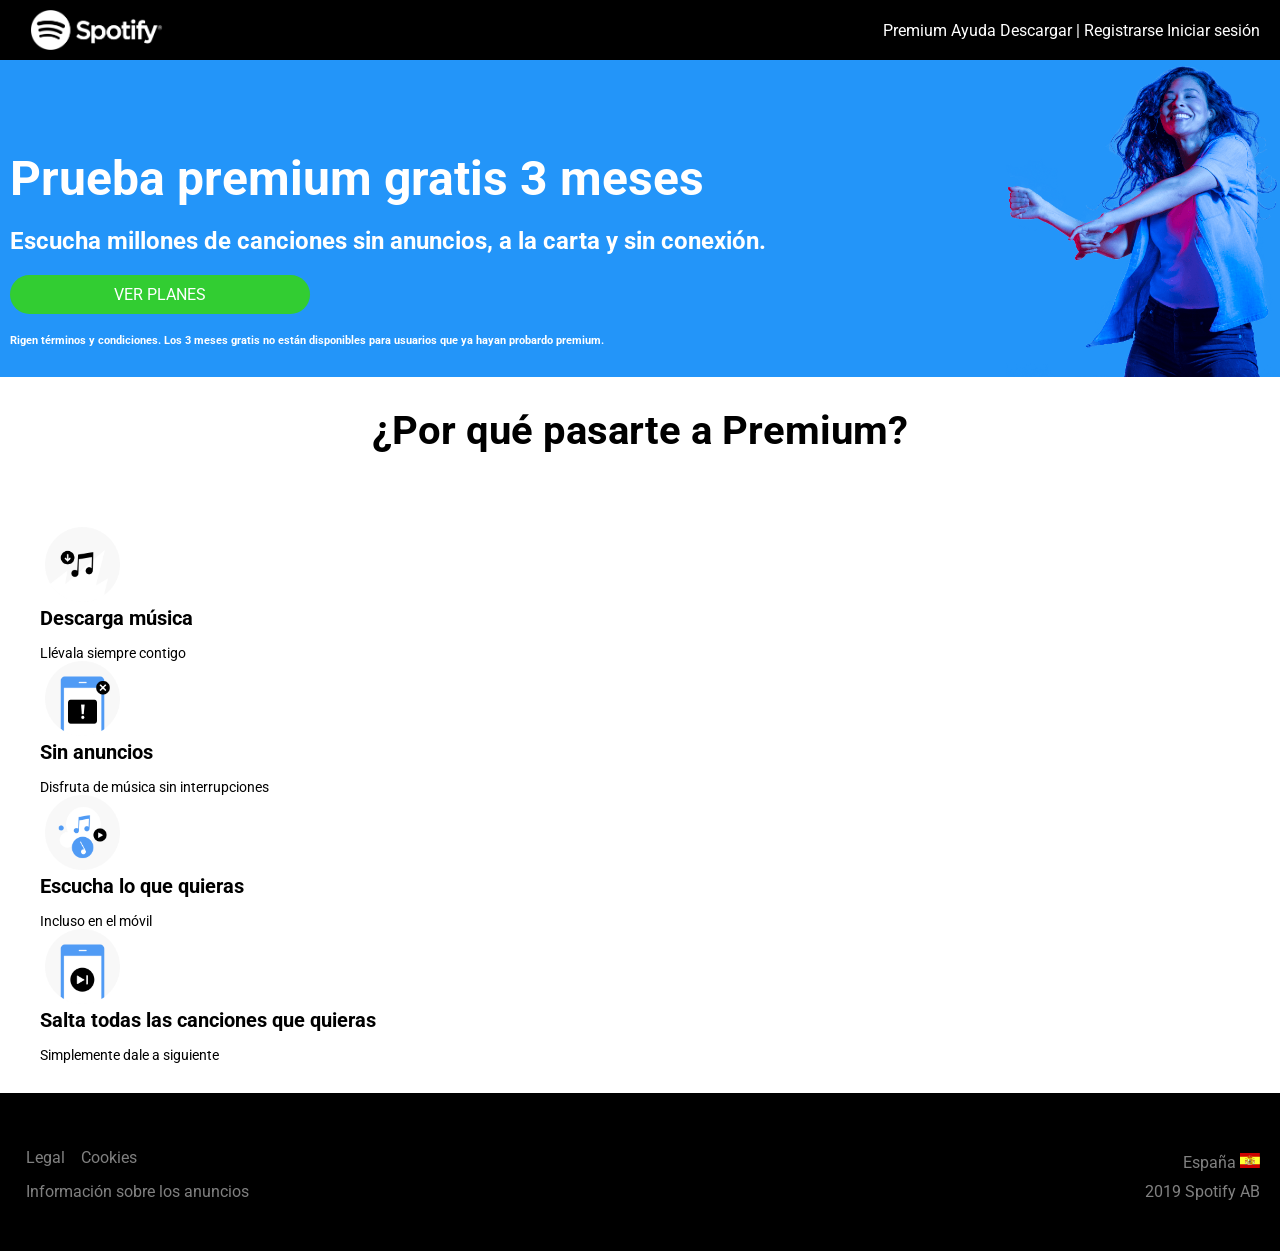
==== commit 4a483c56: "changes" ====
--- a/docs/index.html
+++ b/docs/index.html
@@ -41,50 +41,62 @@
 
     <main>
       <section class="blue">
-        <div class="wrapper-container">
-          <h1 class="principal">Prueba premium gratis 3 meses</h1>
-          <h2 class="secondary">
+        <div class="blue__wrapperContainer">
+          <h1 class="blue__wrapperContainer--principal">
+            Prueba premium gratis 3 meses
+          </h1>
+          <h2 class="blue__wrapperContainer--secondary">
             Escucha millones de canciones sin anuncios, a la carta y sin conexión.
           </h2>
-          <div class="button"><p>VER PLANES</p></div>
-          <h6 class="small-text">
+          <div class="blue__wrapperContainer--button"><p>VER PLANES</p></div>
+          <h6 class="blue__wrapperContainer--smallText">
             Rigen términos y condiciones. Los 3 meses gratis no están disponibles para
             usuarios que ya hayan probardo premium.
           </h6>
         </div>
       </section>
 
-      <section class="section-white">
-          <h1 class="premium-title">¿Por qué pasarte a Premium?</h1>
-          <div class="conditions">
-            <article class="icon">
+      <section class="white">
+          <h1 class="white__premiumTitle">¿Por qué pasarte a Premium?</h1>
+          <div class="white__conditions">
+
+
+            <article class="--icon icon">
               <img class="img_benefits" src="./assets/images/benefit-1.png" alt="arrow point down and music note" />
               <div class="conditions-tex">
                 <p class="subtitles">Descarga música</p>
                 <p class="sub-subtitle">Llévala siempre contigo</p>
               </div>
             </article>
-            <article class="icon">
+
+
+            <article class="--icon icon">
               <img class="img_benefits" src="./assets/images/benefit-2.png" alt="phone screen with exclamation" />
               <div class="conditions-tex">
                 <p class="subtitles">Sin anuncios</p>
                 <p class="sub-subtitle">Disfruta de música sin interrupciones</p>
               </div>
             </article>
-            <article class="icon">
+
+
+            <article class="--icon icon">
               <img class="img_benefits" src="./assets/images/benefit-3.png" alt="various music notes" />
               <div class="conditions-tex">
                 <p class="subtitles">Escucha lo que quieras</p>
                 <p class="sub-subtitle">Incluso en el móvil</p>
               </div>
             </article>
-            <article class="icon">
+
+
+            <article class="--icon icon">
               <img class="img_benefits" src="./assets/images/benefit-4.png" alt="phone screen with play button" />
               <div class="conditions-tex">
                 <p class="subtitles">Salta todas las canciones que quieras</p>
                 <p class="sub-subtitle">Simplemente dale a siguiente</p>
               </div>
             </article>
+
+
         </section>
     </main>
 
--- a/docs/assets/css/main.css
+++ b/docs/assets/css/main.css
@@ -1 +1 @@
-*{margin:0;padding:0;box-sizing:border-box;font-family:"Roboto", sans-serif;font-size:16px}.header{background-color:black;position:-webkit-sticky;position:sticky;top:0;width:100%;height:60px;display:flex;flex-direction:row;justify-content:space-between;align-items:center;padding:10px}.header__logo{height:40px;padding-left:20px;width:auto}.header__burguer{align-items:flex-end;width:40px;height:40px;margin-right:20px}.header__menu{display:none;flex-direction:row;justify-content:flex-end;align-items:flex-end;color:white;width:auto}@media all and (min-width: 768px){.header .header{display:flex;flex-direction:row;justify-content:flex-end}.header .header__burguer{display:none}.header .header__menu{display:flex;margin-right:10px}}.blue{display:flex;flex-direction:column;background-color:#2395f9;color:white;width:100%;padding:10px}.wrapper-container{overflow-wrap:normal}.principal{font-size:3rem;margin-top:5rem}.secondary{font-size:1.5rem;margin:1.25rem 0}.button{background-color:limegreen;width:100%;display:flex;padding:10px;justify-content:center;margin:1.25rem 0;border-radius:40px}.small-text{font-size:0.7rem;margin:1.25rem 0}@media all and (min-width: 768px){.section_blue{background-image:url("../../assets/images/premium_dancer.png");background-repeat:no-repeat;background-position:right;background-size:contain}.button{width:18%}}.section-white{display:flex;flex-direction:column;justify-content:center;align-items:center;font-size:16px;padding-left:10px;padding-right:10px;padding-bottom:30px}.premium-title{font-size:40px;width:100%;height:110px;justify-content:center;display:flex;margin:30px 0 10px 0;text-align:center}.conditions{display:flex;flex-direction:column;justify-content:space-between;width:350px}.icon{display:flex;flex-direction:row;flex-wrap:nowrap;height:100px;padding-bottom:30px}.img_benefits{width:75px;margin-right:50px;margin-left:5px}.conditions-text{display:flex;flex-direction:column;justify-content:flex-start}.subtitles{width:100%;font-weight:bold;font-size:20px;margin-bottom:15px}.sub-subtitle{font-size:14px}@media all and (min-width: 768px){.section-white{justify-content:flex-start}.conditions{display:flex;justify-content:space-between;align-items:flex-start;flex-wrap:wrap;width:100%}}.footer{background-color:black;font-size:10px;color:gray;padding:40px 20px 50px 20px;display:flex;justify-content:space-between;align-items:flex-end}.menu_footer{display:inline-block}.link_footer{color:gray;text-decoration:none;margin:6px}.texto-fot{max-width:250px;display:flex}.menu_item_footer{color:gray;text-decoration:none;display:inline-block;margin-top:15px}.texto_der{text-align:right;font-size:10px}.bandera{width:20px}.texto_espana{margin-bottom:10px}
+*{margin:0;padding:0;box-sizing:border-box;font-family:"Roboto", sans-serif;font-size:16px}.header{background-color:black;position:-webkit-sticky;position:sticky;top:0;width:100%;height:60px;display:flex;flex-direction:row;justify-content:space-between;align-items:center;padding:10px}.header__logo{height:40px;padding-left:20px;width:auto}.header__burguer{align-items:flex-end;width:40px;height:40px;margin-right:20px}.header__menu{display:none;flex-direction:row;justify-content:flex-end;align-items:flex-end;color:white;width:auto}@media all and (min-width: 768px){.header .header{display:flex;flex-direction:row;justify-content:flex-end}.header .header__burguer{display:none}.header .header__menu{display:flex;margin-right:10px}}.blue{display:flex;flex-direction:column;background-color:#2395f9;color:white;width:100%;padding:10px}.blue__wrapperContainer{overflow-wrap:normal}.blue__wrapperContainer--principal{font-size:3rem;margin-top:5rem}.blue__wrapperContainer--secondary{font-size:1.5rem;margin:1.25rem 0}.blue__wrapperContainer--button{background-color:limegreen;width:100%;display:flex;padding:10px;justify-content:center;margin:1.25rem 0;border-radius:40px}.blue__wrapperContainer--smallText{font-size:0.7rem;margin:1.25rem 0}@media all and (min-width: 768px){.blue{background-image:url("../../assets/images/premium_dancer.png");background-repeat:no-repeat;background-position:right;background-size:contain}.blue__wrapperContainer--button{width:300px}}.white{display:flex;flex-direction:column;justify-content:center;align-items:center;font-size:16px;padding:0, 10px, 30px, 10px;margin-bottom:30px}.white__premiumTitle{font-size:40px;width:100%;height:110px;justify-content:center;display:flex;margin:30px 0 10px 0;text-align:center}.white__conditions{display:flex;flex-direction:column;justify-content:center;width:90%}.white__conditions--icon{display:flex;flex-direction:row;flex-wrap:nowrap;height:100px;padding-bottom:30px}.white .img_benefits{width:75px;margin-right:50px;margin-left:5px}.white .conditions-text{display:flex;flex-direction:column;justify-content:flex-start}.white .subtitles{width:100%;font-weight:bold;font-size:20px;margin-bottom:15px}.white .sub-subtitle{font-size:14px}@media all and (min-width: 768px){.white__conditions{display:flex;justify-content:space-between;align-items:flex-start;flex-wrap:wrap;width:100%;padding:0;max-width:1200px}.white__conditions--icon{display:flex;flex-direction:column;align-items:center;text-align:center;min-width:45%;margin:0;padding:0}}.footer{background-color:black;font-size:10px;color:gray;padding:40px 20px 50px 20px;display:flex;justify-content:space-between;align-items:flex-end}.menu_footer{display:inline-block}.link_footer{color:gray;text-decoration:none;margin:6px}.texto-fot{max-width:250px;display:flex}.menu_item_footer{color:gray;text-decoration:none;display:inline-block;margin-top:15px}.texto_der{text-align:right;font-size:10px}.bandera{width:20px}.texto_espana{margin-bottom:10px}
